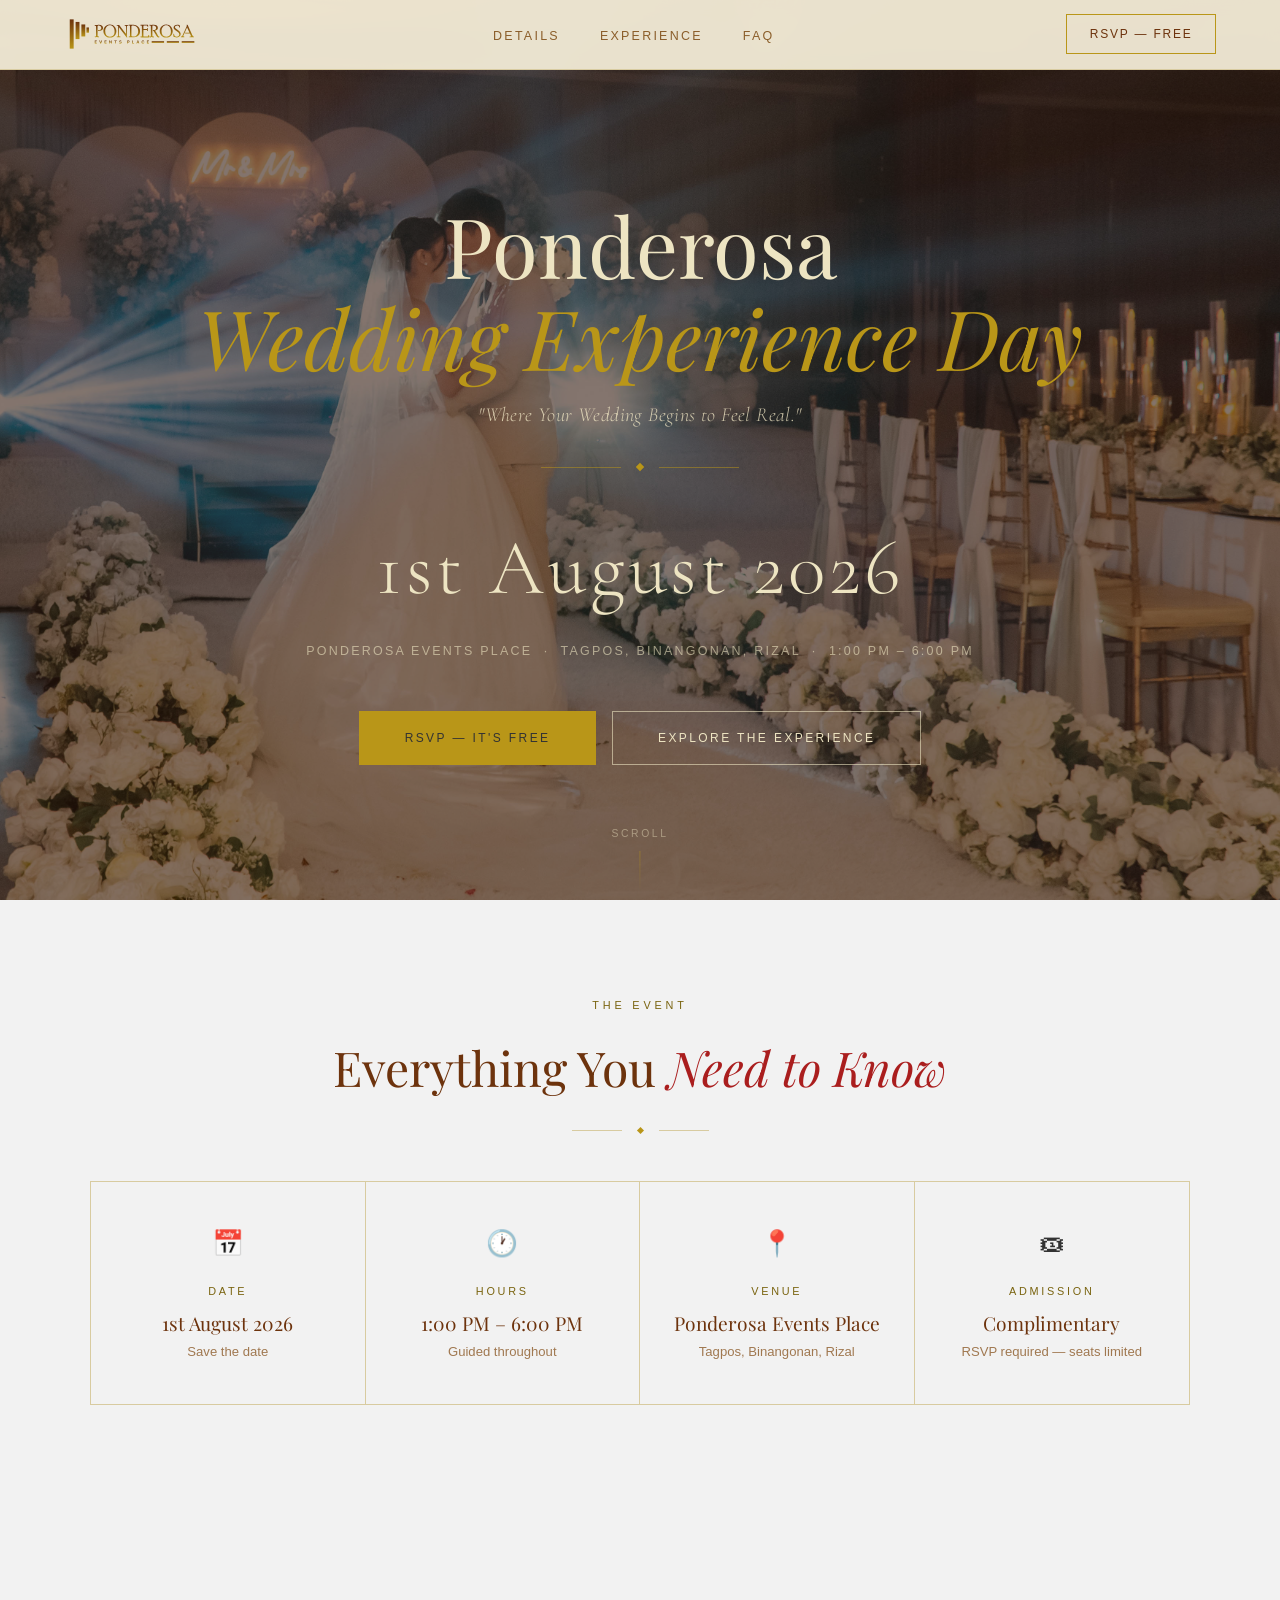
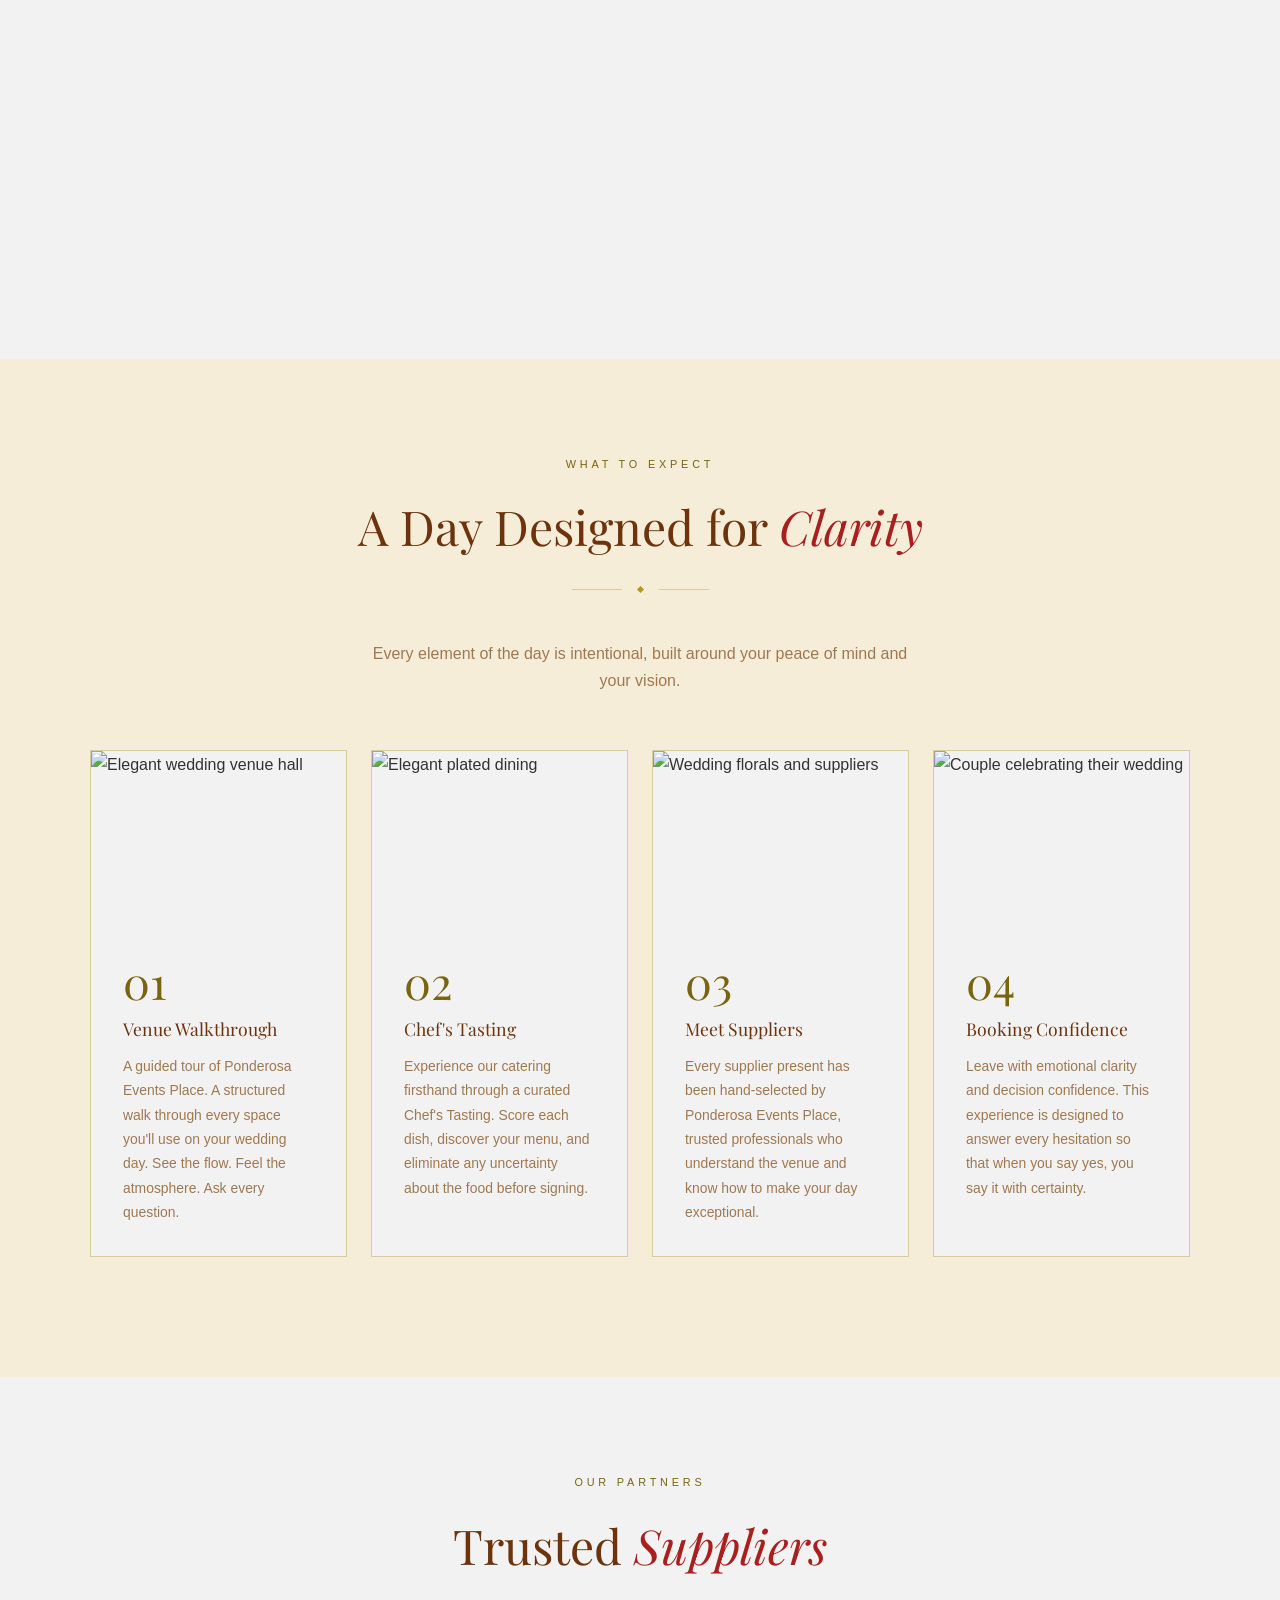
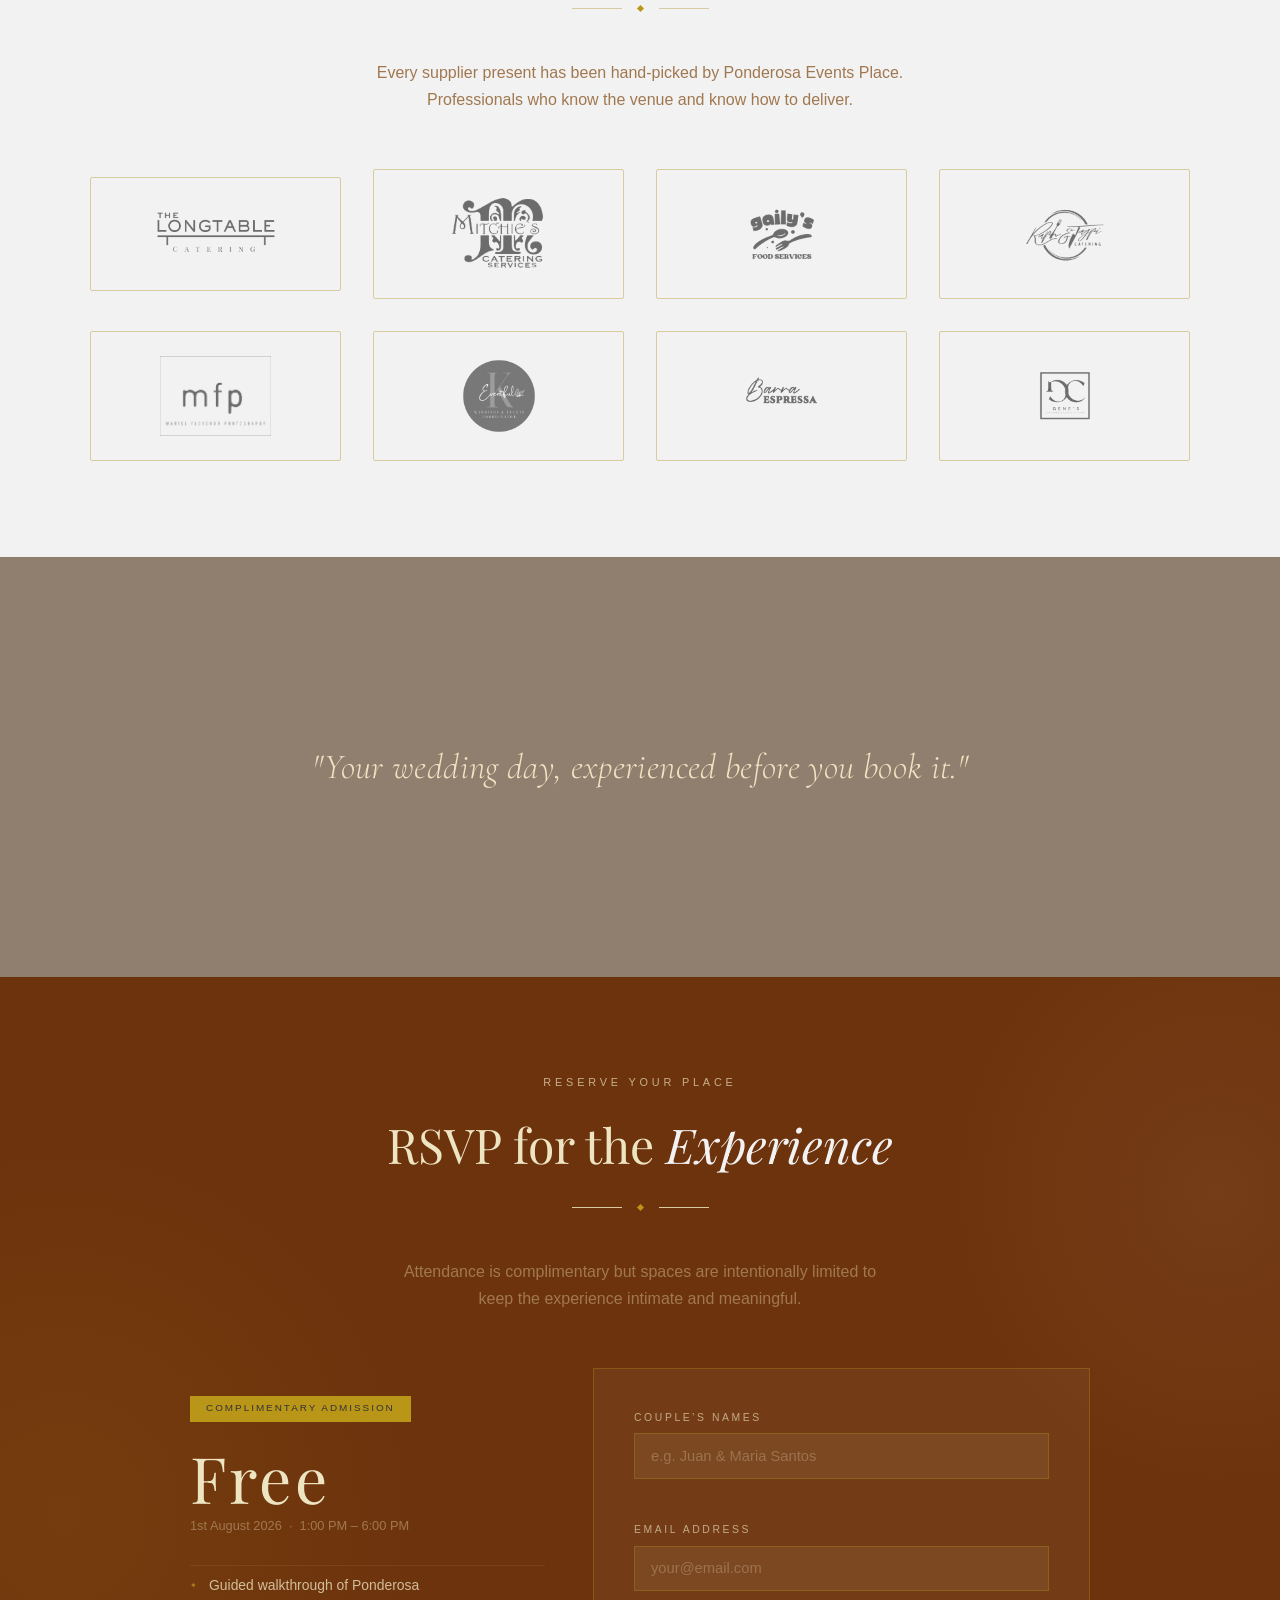
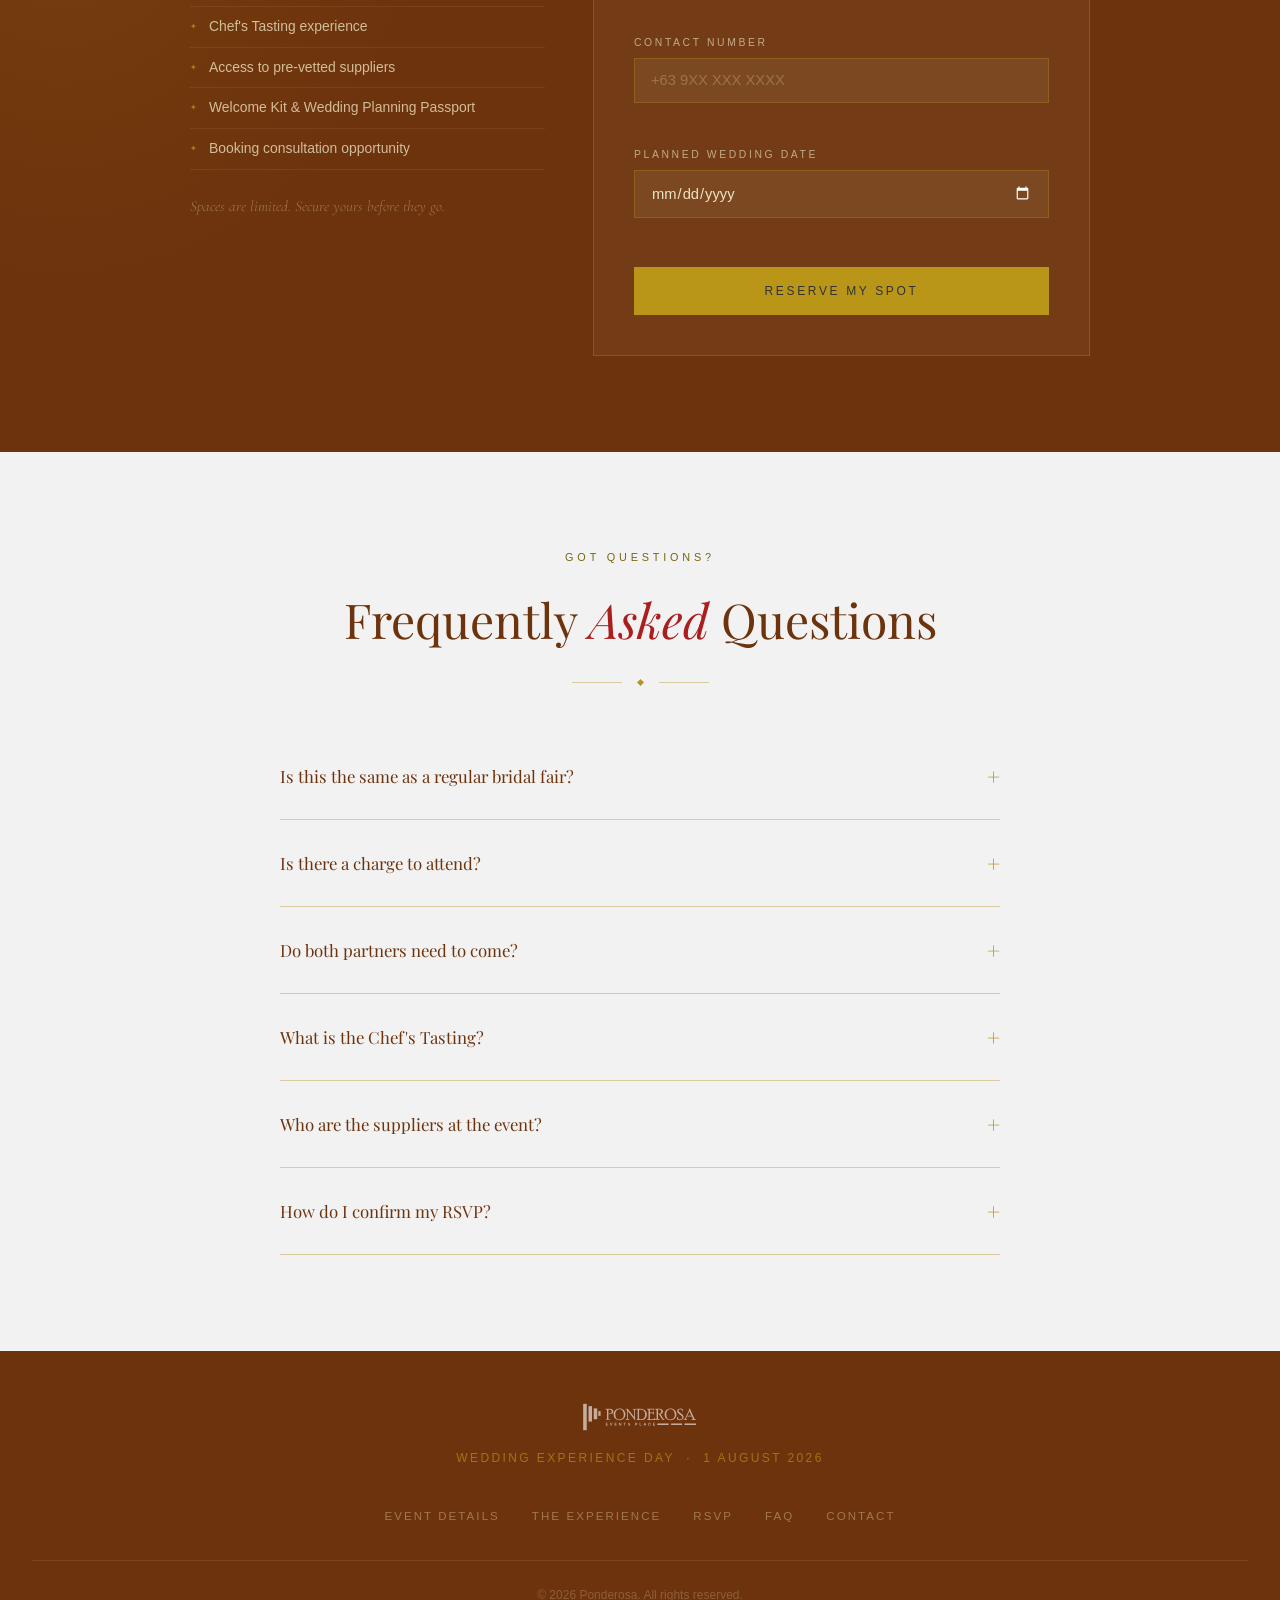
==== wedding-expereince-2026/index.html @ 3204096f "Added Wedding Experience" ====
<!DOCTYPE html>
<html lang="en">
<head>
  <meta charset="UTF-8" />
  <meta name="viewport" content="width=device-width, initial-scale=1.0" />
  <title>Ponderosa Wedding Experience Day</title>
  <link rel="icon" type="image/x-icon" href="assets/logo.ico" />
  <link rel="preconnect" href="https://fonts.googleapis.com" />
  <link rel="preconnect" href="https://fonts.gstatic.com" crossorigin />
  <link href="https://fonts.googleapis.com/css2?family=Playfair+Display:ital,wght@0,400;0,500;0,700;1,400;1,500&family=Cormorant+Garamond:wght@300;400;500&display=swap" rel="stylesheet" />
  <link rel="stylesheet" href="styles.css" />
  <style>
    .field-error { display: block; color: #b94040; font-size: 0.78rem; margin-top: 0.3rem; min-height: 1em; }
    .form-group.invalid input { border-color: #b94040; }
  </style>
</head>
<body>

  <!-- NAV -->
  <nav>
    <a class="nav-logo" href="#">
      <img src="assets/logo-Full-Color.svg" alt="Ponderosa" />
    </a>
    <ul class="nav-links">
      <li><a href="#details">Details</a></li>
      <li><a href="#experience">Experience</a></li>
      <li><a href="#faq">FAQ</a></li>
    </ul>
    <a class="nav-cta" href="#rsvp">RSVP — Free</a>
  </nav>

  <!-- HERO -->
  <section class="hero" id="home">
    <div class="hero-content">
      <h1>Ponderosa<em>Wedding Experience Day</em></h1>
      <p class="hero-tagline">"Where Your Wedding Begins to Feel Real."</p>
      <div class="hero-divider">
        <span></span>
        <div class="diamond"></div>
        <span></span>
      </div>
      <p class="hero-date">1st August 2026</p>
      <p class="hero-venue">Ponderosa Events Place &nbsp;·&nbsp; Tagpos, Binangonan, Rizal &nbsp;·&nbsp; 1:00 PM – 6:00 PM</p>
      <div class="hero-btns">
        <a class="btn-primary" href="#rsvp">RSVP — It's Free</a>
        <a class="btn-secondary" href="#experience">Explore the Experience</a>
      </div>
    </div>
    <div class="hero-scroll">
      <span>Scroll</span>
      <div class="scroll-line"></div>
    </div>
  </section>

  <!-- EVENT DETAILS -->
  <section id="details">
    <div class="section-inner">
      <p class="section-label">The Event</p>
      <h2 class="section-title">Everything You <em>Need to Know</em></h2>
      <div class="ornament-line"><span></span><div class="dot"></div><span></span></div>
      <div class="details-grid">
        <div class="detail-card">
          <span class="detail-icon">📅</span>
          <p class="detail-label">Date</p>
          <p class="detail-value">1st August 2026</p>
          <p class="detail-sub">Save the date</p>
        </div>
        <div class="detail-card">
          <span class="detail-icon">🕐</span>
          <p class="detail-label">Hours</p>
          <p class="detail-value">1:00 PM – 6:00 PM</p>
          <p class="detail-sub">Guided throughout</p>
        </div>
        <div class="detail-card">
          <span class="detail-icon">📍</span>
          <p class="detail-label">Venue</p>
          <p class="detail-value">Ponderosa Events Place</p>
          <p class="detail-sub">Tagpos, Binangonan, Rizal</p>
        </div>
        <div class="detail-card">
          <span class="detail-icon">🎟</span>
          <p class="detail-label">Admission</p>
          <p class="detail-value">Complimentary</p>
          <p class="detail-sub">RSVP required — seats limited</p>
        </div>
      </div>
    </div>
    <div class="section-inner">
     <iframe src="https://www.google.com/maps/embed?pb=!1m18!1m12!1m3!1d3862.6474957353803!2d121.16884010000001!3d14.504914299999998!2m3!1f0!2f0!3f0!3m2!1i1024!2i768!4f13.1!3m3!1m2!1s0x3397c3f70cc0ec39%3A0x8ef54ec376171ee!2sPonderosa%20Events%20Place!5e0!3m2!1sen!2sph!4v1781411343507!5m2!1sen!2sph" width="100%" height="450" style="border:0;" allowfullscreen="" loading="lazy" referrerpolicy="no-referrer-when-downgrade"></iframe>
    </div>
  </section>
<!--Location Map-->

  <!-- EXPERIENCE -->
  <section id="experience">
    <div class="section-inner">
      <p class="section-label">What to Expect</p>
      <h2 class="section-title">A Day Designed for <em>Clarity</em></h2>
      <div class="ornament-line"><span></span><div class="dot"></div><span></span></div>
      <p class="section-subtitle">Every element of the day is intentional, built around your peace of mind and your vision.</p>
      <div class="experience-grid">

        <div class="experience-card">
          <figure class="card-photo">
            <img
              src="https://images.unsplash.com/photo-1519225421980-715cb0215aed?auto=format&fit=crop&w=800&q=80"
              alt="Elegant wedding venue hall" loading="lazy" />
          </figure>
          <p class="experience-num">01</p>
          <p class="experience-title">Venue Walkthrough</p>
          <p class="experience-desc">A guided tour of Ponderosa Events Place. A structured walk through every space you'll use on your wedding day. See the flow. Feel the atmosphere. Ask every question.</p>
        </div>

        <div class="experience-card">
          <figure class="card-photo">
            <img
              src="https://images.unsplash.com/photo-1414235077428-338989a2e8c0?auto=format&fit=crop&w=800&q=80"
              alt="Elegant plated dining" loading="lazy" />
          </figure>
          <p class="experience-num">02</p>
          <p class="experience-title">Chef's Tasting</p>
          <p class="experience-desc">Experience our catering firsthand through a curated Chef's Tasting. Score each dish, discover your menu, and eliminate any uncertainty about the food before signing.</p>
        </div>

        <div class="experience-card">
          <figure class="card-photo">
            <img
              src="https://images.unsplash.com/photo-1522673607200-164d1b6ce486?auto=format&fit=crop&w=800&q=80"
              alt="Wedding florals and suppliers" loading="lazy" />
          </figure>
          <p class="experience-num">03</p>
          <p class="experience-title">Meet Suppliers</p>
          <p class="experience-desc">Every supplier present has been hand-selected by Ponderosa Events Place, trusted professionals who understand the venue and know how to make your day exceptional.</p>
        </div>

        <div class="experience-card">
          <figure class="card-photo">
            <img
              src="https://images.unsplash.com/photo-1516589178581-6cd7833ae3b2?auto=format&fit=crop&w=800&q=80"
              alt="Couple celebrating their wedding" loading="lazy" />
          </figure>
          <p class="experience-num">04</p>
          <p class="experience-title">Booking Confidence</p>
          <p class="experience-desc">Leave with emotional clarity and decision confidence. This experience is designed to answer every hesitation so that when you say yes, you say it with certainty.</p>
        </div>

      </div>
    
    </div>
  </section>

  <!-- PARTNERS -->
  <section id="partners">
    <div class="section-inner">
      <p class="section-label">Our Partners</p>
      <h2 class="section-title">Trusted <em>Suppliers</em></h2>
      <div class="ornament-line"><span></span><div class="dot"></div><span></span></div>
      <p class="section-subtitle">Every supplier present has been hand-picked by Ponderosa Events Place. Professionals who know the venue and know how to deliver.</p>
      <div class="partners-grid">
        <div class="partner-logo"><img src="assets/partners/tlt.png" alt="TLT" /></div>
        <div class="partner-logo"><img src="assets/partners/mitchies.png" alt="Mitchie's" /></div>
        <div class="partner-logo"><img src="assets/partners/gailys.png" alt="Gaily's" /></div>
        <div class="partner-logo"><img src="assets/partners/raph.png" alt="Raph" /></div>
        <div class="partner-logo"><img src="assets/partners/mfp.png" alt="MFP" /></div>
        <div class="partner-logo"><img src="assets/partners/otd-coor.png" alt="OTD Coordinator" style="filter:none;" /></div>
        <div class="partner-logo"><img src="assets/partners/barra.png" alt="Barra" /></div>
        <div class="partner-logo"><img src="assets/partners/gene.png" alt="Gene's Catering" /></div>
      </div>
    </div>
  </section>

  <!-- MOOD BANNER -->
  <div class="mood-banner">
    <div class="mood-overlay">
      <p class="mood-quote">"Your wedding day, experienced before you book it."</p>
    </div>
  </div>

  <!-- RSVP -->
  <section id="rsvp">
    <div class="section-inner">
      <p class="section-label">Reserve Your Place</p>
      <h2 class="section-title">RSVP for the <em>Experience</em></h2>
      <div class="ornament-line"><span></span><div class="dot"></div><span></span></div>
      <p class="section-subtitle">Attendance is complimentary but spaces are intentionally limited to keep the experience intimate and meaningful.</p>

      <div class="rsvp-layout">

        <!-- Summary -->
        <div class="rsvp-summary">
          <div class="rsvp-badge">Complimentary Admission</div>
          <p class="rsvp-price">Free</p>
          <p class="rsvp-per">1st August 2026 &nbsp;·&nbsp; 1:00 PM – 6:00 PM</p>
          <ul class="rsvp-features">
            <li>Guided walkthrough of Ponderosa</li>
            <li>Chef's Tasting experience</li>
            <li>Access to pre-vetted suppliers</li>
            <li>Welcome Kit &amp; Wedding Planning Passport</li>
            <li>Booking consultation opportunity</li>
          </ul>
          <p class="rsvp-note">Spaces are limited. Secure yours before they go.</p>
        </div>

        <!-- Form -->
        <div class="rsvp-form-wrapper">
          <!-- Replace action="#" with your form endpoint, e.g. Formspree or Netlify Forms -->
          <form id="rsvp-form" class="rsvp-form" action="#" novalidate>
            <div class="form-row">
              <div class="form-group" id="group-couple-name">
                <label for="couple-name">Couple's Names</label>
                <input
                  type="text"
                  id="couple-name"
                  name="couple-name"
                  placeholder="e.g. Juan &amp; Maria Santos"
                  required />
                <span class="field-error" id="error-couple-name"></span>
              </div>
            </div>
            <div class="form-row">
              <div class="form-group" id="group-email">
                <label for="email">Email Address</label>
                <input
                  type="email"
                  id="email"
                  name="email"
                  placeholder="your@email.com"
                  required />
                <span class="field-error" id="error-email"></span>
              </div>
            </div>
            <div class="form-row">
              <div class="form-group" id="group-contact">
                <label for="contact">Contact Number</label>
                <input
                  type="tel"
                  id="contact"
                  name="contact"
                  placeholder="+63 9XX XXX XXXX"
                  required />
                <span class="field-error" id="error-contact"></span>
              </div>
            </div>
            <div class="form-row">
              <div class="form-group" id="group-wedding-date">
                <label for="wedding-date">Planned Wedding Date</label>
                <input
                  type="date"
                  id="wedding-date"
                  name="wedding-date"
                  required />
                <span class="field-error" id="error-wedding-date"></span>
              </div>
            </div>
            <button type="submit" class="btn-rsvp">Reserve My Spot</button>
          </form>

          <!-- Success state — shown after form submission -->
          <div id="rsvp-success" class="rsvp-success" hidden>
            <div class="success-ornament">✦</div>
            <h3 class="success-title">You're on the list.</h3>
            <p class="success-body">We'll confirm your spot via email shortly.<br>See you on August 1st at Ponderosa.</p>
          </div>
        </div>

      </div>
    </div>
  </section>

  <!-- FAQ -->
  <section id="faq">
    <div class="section-inner">
      <p class="section-label">Got Questions?</p>
      <h2 class="section-title">Frequently <em>Asked</em> Questions</h2>
      <div class="ornament-line"><span></span><div class="dot"></div><span></span></div>
      <div class="faq-list">

        <details class="faq-item">
          <summary class="faq-question">Is this the same as a regular bridal fair?</summary>
          <p class="faq-answer">Not at all. The Ponderosa Wedding Experience Day is a guided, curated event and not an open fair with hundreds of vendors and no structure. Every element of the day is designed with a specific purpose: to help you visualize your wedding at Ponderosa, evaluate the catering, meet trusted suppliers, and feel genuinely ready to make a decision.</p>
        </details>

        <details class="faq-item">
          <summary class="faq-question">Is there a charge to attend?</summary>
          <p class="faq-answer">No, attendance is completely FREE. However, because the experience is curated and intentionally intimate, spots are limited and an RSVP is required. We ask that you reserve your place only if you are genuinely considering Ponderosa for your wedding.</p>
        </details>

        <details class="faq-item">
          <summary class="faq-question">Do both partners need to come?</summary>
          <p class="faq-answer">We strongly encourage both partners to attend. The experience is designed around couple decision-making: from the Planning Passport to the Chef's Tasting and the supplier conversations. You'll get far more from the day together than apart.</p>
        </details>

        <details class="faq-item">
          <summary class="faq-question">What is the Chef's Tasting?</summary>
          <p class="faq-answer">The Chef's Tasting is a curated food experience led by our culinary team. You'll sample a selection of dishes from our wedding menu so you can evaluate the quality and style of the catering firsthand. Your Planning Passport includes a menu scoring page to help you record your impressions and compare dishes.</p>
        </details>

        <details class="faq-item">
          <summary class="faq-question">Who are the suppliers at the event?</summary>
          <p class="faq-answer">Every supplier present has been pre-vetted and selected by Ponderosa. These are professionals who know the venue, understand its aesthetic, and have the experience to deliver on your day. You won't find strangers pitching at a booth, you'll meet trusted partners already aligned with the Ponderosa experience.</p>
        </details>

        <details class="faq-item">
          <summary class="faq-question">How do I confirm my RSVP?</summary>
          <p class="faq-answer">Fill out the RSVP form on this page. We'll send a confirmation to your email within 24 hours. Spaces are limited, so we recommend securing yours early.</p>
        </details>

      </div>
    </div>
  </section>

  <!-- FOOTER -->
  <footer>
    <div class="footer-logo">
      <img src="assets/logo-Full-Color.svg" alt="Ponderosa" />
    </div>
    <p class="footer-tagline">Wedding Experience Day &nbsp;·&nbsp; 1 August 2026</p>
    <ul class="footer-links">
      <li><a href="#details">Event Details</a></li>
      <li><a href="#experience">The Experience</a></li>
      <li><a href="#rsvp">RSVP</a></li>
      <li><a href="#faq">FAQ</a></li>
      <li><a href="mailto:events@ponderosa.com">Contact</a></li>
    </ul>
    <p class="footer-copy">&copy; 2026 Ponderosa. All rights reserved.</p>
  </footer>

  <script>
    // Shrink nav on scroll
    const nav = document.querySelector('nav');
    window.addEventListener('scroll', () => {
      nav.style.padding = window.scrollY > 60 ? '0.6rem 4rem' : '0.9rem 4rem';
    }, { passive: true });

    const form = document.getElementById('rsvp-form');
    const success = document.getElementById('rsvp-success');

    function setError(groupId, errorId, message) {
      document.getElementById(groupId).classList.toggle('invalid', !!message);
      document.getElementById(errorId).textContent = message;
    }

    function validateForm() {
      let valid = true;

      const coupleName = document.getElementById('couple-name').value.trim();
      if (!coupleName) {
        setError('group-couple-name', 'error-couple-name', 'Please enter the couple\'s names.');
        valid = false;
      } else {
        setError('group-couple-name', 'error-couple-name', '');
      }

      const email = document.getElementById('email').value.trim();
      const emailRegex = /^[^\s@]+@[^\s@]+\.[^\s@]+$/;
      if (!email) {
        setError('group-email', 'error-email', 'Please enter an email address.');
        valid = false;
      } else if (!emailRegex.test(email)) {
        setError('group-email', 'error-email', 'Please enter a valid email address.');
        valid = false;
      } else {
        setError('group-email', 'error-email', '');
      }

      const contact = document.getElementById('contact').value.trim();
      const contactNorm = contact.replace(/[\s\-\(\)]/g, '');
      const contactRegex = /^(\+63|0)?9\d{9}$/;
      if (!contact) {
        setError('group-contact', 'error-contact', 'Please enter a contact number.');
        valid = false;
      } else if (!contactRegex.test(contactNorm)) {
        setError('group-contact', 'error-contact', 'Please enter a valid PH mobile number (e.g. +63 9XX XXX XXXX or 09XXXXXXXXX).');
        valid = false;
      } else {
        setError('group-contact', 'error-contact', '');
      }

      const weddingDate = document.getElementById('wedding-date').value;
      if (!weddingDate) {
        setError('group-wedding-date', 'error-wedding-date', 'Please enter your planned wedding date.');
        valid = false;
      } else {
        setError('group-wedding-date', 'error-wedding-date', '');
      }

      return valid;
    }

    if (form && success) {
      form.addEventListener('submit', function (e) {
        e.preventDefault();
        if (!validateForm()) return;

        const weddingDateRaw = document.getElementById('wedding-date').value;
        const formData = new FormData();
        formData.append('entry.144286290', document.getElementById('couple-name').value.trim());
        formData.append('entry.399382420', document.getElementById('email').value.trim());
        formData.append('entry.1526034506', document.getElementById('contact').value.trim());

        const [year, month, day] = weddingDateRaw.split('-');
        formData.append('entry.250642557_year', year);
        formData.append('entry.250642557_month', parseInt(month, 10).toString());
        formData.append('entry.250642557_day', parseInt(day, 10).toString());

        fetch('https://docs.google.com/forms/d/e/1FAIpQLSdkvf1CDH6G46ZwJA20vZWBZLDmaaL5a8SVxwDjJv2eoOKgZw/formResponse', {
          method: 'POST',
          mode: 'no-cors',
          body: formData
        });

        form.hidden = true;
        success.hidden = false;
      });
    }
  </script>

</body>
</html>
---- wedding-expereince-2026/styles.css ----
/* ==========================================================================
   PONDEROSA WEDDING EXPERIENCE DAY — Stylesheet
   ==========================================================================

   TABLE OF CONTENTS
   1.  CSS Variables (Brand Colours & Tokens)
   2.  Reset & Base
   3.  Navigation
   4.  Hero
   5.  Shared Section Styles
   6.  Event Details
   7.  Experience + Card Photos
   8.  Mood Banner
   9.  RSVP + Form
   10. FAQ
   11. Footer
   12. Animations
   13. Responsive Breakpoints
       — Laptop  (max-width: 900px)
       — Tablet  (max-width: 768px)
       — Mobile  (max-width: 480px)

========================================================================== */


/* ==========================================================================
   1. CSS VARIABLES
   --------------------------------------------------------------------------
   Brand palette — Ponderosa Brand Style Guide
   Primary:   --brown  #6D330D  ·  --gold   #B99618
   Secondary: --beige  #EDE4C2  ·  --red    #AA1E1E
   Neutral:   --black  #333333  ·  --white  #F2F2F2

   Contrast notes (WCAG AA: 4.5:1 body text, 3:1 large text)
   · --brown  on --white:       8.7:1  ✓ AAA
   · --black  on --white:      11.4:1  ✓ AAA
   · --gold   on --white:       2.4:1  ✗ decorative / large text only
   · --gold   on --brown:       3.6:1  ✓ large text AA
   · --red    on --white:       6.2:1  ✓ AA
   · --beige  on --brown:      ~8.0:1  ✓ AAA
   · --gold-dark on --white: ~4.6:1   ✓ AA (small gold text)

   Typography — Brand specifies:
   · Heading: Poor Richard  (not on Google Fonts — Playfair Display used as substitute)
   · Body:    SF Pro Display (Apple system font — falls back via system-ui stack)
========================================================================== */

:root {
  /* ── Brand Core Colours ─────────────────────────────── */
  --brown:        #6D330D;
  --gold:         #B99618;
  --beige:        #EDE4C2;
  --red:          #AA1E1E;
  --black:        #333333;
  --white:        #F2F2F2;

  /* ── Derived / Extended Palette ─────────────────────── */
  --cream:        #F5EDD8;
  --gold-dark:    #7A6410;   /* AA-compliant for small text on light bg */
  --gold-light:   #EDE4C2;   /* alias for --beige */
  --brown-mid:    #8B5E2A;
  --brown-light:  #A07850;
  --border:       #D8CBA0;
  --warm-white:   #F2F2F2;

  /* ── Typography ─────────────────────────────────────── */
  --font-serif:   'Playfair Display', serif;
  --font-alt:     'Cormorant Garamond', serif;
  --font-body:    -apple-system, BlinkMacSystemFont, 'SF Pro Display',
                  'Helvetica Neue', Arial, sans-serif;

  /* ── Layout ─────────────────────────────────────────── */
  --max-width:              1100px;
  --section-padding:        6rem 2rem;
  --section-padding-mobile: 4rem 1.2rem;

  /* ── Motion ─────────────────────────────────────────── */
  --transition-fast: 0.2s ease;
  --transition-mid:  0.25s ease;
}


/* ==========================================================================
   2. RESET & BASE
========================================================================== */

*,
*::before,
*::after {
  box-sizing: border-box;
  margin: 0;
  padding: 0;
}

html {
  scroll-behavior: smooth;
}

body {
  background: var(--cream);
  color: var(--black);
  font-family: var(--font-body);
  font-weight: 300;
  line-height: 1.7;
}


/* ==========================================================================
   3. NAVIGATION
========================================================================== */

nav {
  position: fixed;
  top: 0;
  left: 0;
  right: 0;
  z-index: 100;
  display: flex;
  align-items: center;
  justify-content: space-between;
  padding: 0.9rem 4rem;
  background: rgba(245, 237, 216, 0.94);
  backdrop-filter: blur(8px);
  border-bottom: 1px solid var(--border);
  transition: padding var(--transition-fast);
}

.nav-logo {
  display: block;
  text-decoration: none;
  line-height: 0;
}

.nav-logo img {
  height: 40px;
  width: auto;
  display: block;
}

.nav-links {
  display: flex;
  gap: 2.5rem;
  list-style: none;
}

.nav-links a {
  font-family: var(--font-body);
  font-size: 0.78rem;
  letter-spacing: 0.18em;
  text-transform: uppercase;
  color: var(--brown-mid);
  text-decoration: none;
  transition: color var(--transition-fast);
}

.nav-links a:hover {
  color: var(--brown);
}

.nav-cta {
  font-family: var(--font-body);
  font-size: 0.75rem;
  letter-spacing: 0.15em;
  text-transform: uppercase;
  padding: 0.55rem 1.4rem;
  border: 1px solid var(--gold);
  color: var(--brown);
  text-decoration: none;
  transition: background var(--transition-fast), color var(--transition-fast),
              border-color var(--transition-fast);
}

.nav-cta:hover {
  background: var(--brown);
  border-color: var(--brown);
  color: var(--white);
}


/* ==========================================================================
   4. HERO
   --------------------------------------------------------------------------
   Background: Unsplash photo with warm dark overlay.
   All text is set to light values (beige/white/gold) for contrast over photo.
   Photo credit: Unsplash — photo-1469371670807-013ccf25f16a
========================================================================== */

.hero {
  min-height: 100vh;
  display: flex;
  flex-direction: column;
  align-items: center;
  justify-content: center;
  text-align: center;
  padding: 0 2rem;
  position: relative;
  overflow: hidden;
  background:
    url('assets/ZVE05534.jpg')
    center / cover no-repeat;
}

/* Dark warm overlay so text is readable over the photo */
.hero::before {
  content: '';
  position: absolute;
  inset: 0;
  background: rgba(44, 18, 6, 0.58);
}

.hero-content {
  position: relative;
  z-index: 1;
  padding: 8rem 1rem 4rem;
}

.hero-ornament {
  font-size: 1.4rem;
  letter-spacing: 0.4em;
  color: var(--gold);
  margin-bottom: 1.5rem;
  opacity: 0.9;
}

.hero-eyebrow {
  font-family: var(--font-body);
  font-size: 0.72rem;
  letter-spacing: 0.3em;
  text-transform: uppercase;
  color: var(--beige);
  opacity: 0.75;
  margin-bottom: 1.5rem;
}

.hero h1 {
  font-family: var(--font-serif);
  font-size: clamp(2.6rem, 7vw, 5.2rem);
  font-weight: 400;
  line-height: 1.1;
  color: var(--beige);
  margin-bottom: 0.3rem;
}

.hero h1 em {
  display: block;
  font-style: italic;
  color: var(--gold);       /* gold on dark → 3.6:1, large heading ✓ */
}

.hero-tagline {
  font-family: var(--font-alt);
  font-size: 1.25rem;
  font-style: italic;
  color: rgba(237, 228, 194, 0.8);
  margin-top: 1rem;
  letter-spacing: 0.02em;
}

.hero-divider {
  display: flex;
  align-items: center;
  gap: 1rem;
  margin: 2rem auto;
  width: fit-content;
}

.hero-divider span {
  display: block;
  width: 80px;
  height: 1px;
  background: var(--gold);
  opacity: 0.5;
}

.hero-divider .diamond {
  width: 6px;
  height: 6px;
  background: var(--gold);
  transform: rotate(45deg);
  flex-shrink: 0;
}

.hero-date {
  font-family: var(--font-alt);
  font-size: calc(4vw + 1vh + 2vmin);
  color: var(--beige);
  letter-spacing: 0.05em;
  margin-bottom: 0.4rem;
}

.hero-venue {
  font-family: var(--font-body);
  font-size: 0.78rem;
  letter-spacing: 0.18em;
  text-transform: uppercase;
  color: rgba(237, 228, 194, 0.6);
  margin-bottom: 3rem;
}

/* ── Hero Buttons ── */

.hero-btns {
  display: flex;
  gap: 1rem;
  justify-content: center;
  flex-wrap: wrap;
}

.btn-primary {
  display: inline-block;
  font-family: var(--font-body);
  font-size: 0.75rem;
  letter-spacing: 0.2em;
  text-transform: uppercase;
  padding: 1rem 2.8rem;
  background: var(--gold);
  color: var(--black);        /* dark text on gold → 4.8:1 ✓ AA */
  text-decoration: none;
  border: 1px solid var(--gold);
  transition: background var(--transition-fast), border-color var(--transition-fast),
              color var(--transition-fast), transform var(--transition-fast);
}

.btn-primary:hover {
  background: var(--beige);
  border-color: var(--beige);
  color: var(--brown);
  transform: translateY(-1px);
}

.btn-secondary {
  display: inline-block;
  font-family: var(--font-body);
  font-size: 0.75rem;
  letter-spacing: 0.2em;
  text-transform: uppercase;
  padding: 1rem 2.8rem;
  background: transparent;
  color: var(--beige);        /* light text for dark hero bg */
  text-decoration: none;
  border: 1px solid rgba(237, 228, 194, 0.6);
  transition: background var(--transition-fast), color var(--transition-fast),
              border-color var(--transition-fast), transform var(--transition-fast);
}

.btn-secondary:hover {
  background: rgba(237, 228, 194, 0.15);
  border-color: var(--beige);
  transform: translateY(-1px);
}

/* ── Scroll indicator ── */

.hero-scroll {
  position: absolute;
  bottom: 1vh;
  left: 50%;
  transform: translateX(-50%);
  z-index: 1;
  display: flex;
  flex-direction: column;
  align-items: center;
  gap: 0.5rem;
  opacity: 0.45;
}

.hero-scroll span {
  font-family: var(--font-body);
  font-size: 0.65rem;
  letter-spacing: 0.25em;
  text-transform: uppercase;
  color: var(--beige);
}

.scroll-line {
  width: 1px;
  height: 40px;
  background: linear-gradient(to bottom, var(--gold), transparent);
  animation: scrollPulse 2s ease-in-out infinite;
}


/* ==========================================================================
   5. SHARED SECTION STYLES
========================================================================== */

section {
  padding: var(--section-padding);
}

.section-inner {
  max-width: var(--max-width);
  margin: 0 auto;
}

.section-label {
  font-family: var(--font-body);
  font-size: 0.68rem;
  letter-spacing: 0.35em;
  text-transform: uppercase;
  color: var(--gold-dark);    /* darkened gold → 4.6:1 on cream ✓ AA */
  margin-bottom: 0.8rem;
  text-align: center;
}

.section-title {
  font-family: var(--font-serif);
  font-size: clamp(2rem, 4vw, 3rem);
  font-weight: 400;
  text-align: center;
  color: var(--brown);
  margin-bottom: 1rem;
}

.section-title em {
  font-style: italic;
  color: var(--red);          /* brand red → 6.2:1 on white ✓ AA */
}

.section-subtitle {
  text-align: center;
  color: var(--brown-light);
  font-size: 1rem;
  max-width: 540px;
  margin: 0 auto 3.5rem;
}

.ornament-line {
  display: flex;
  align-items: center;
  gap: 1rem;
  margin: 1.2rem auto 3rem;
  width: fit-content;
}

.ornament-line span {
  display: block;
  width: 50px;
  height: 1px;
  background: var(--border);
}

.ornament-line .dot {
  width: 5px;
  height: 5px;
  background: var(--gold);
  transform: rotate(45deg);
}


/* ==========================================================================
   6. EVENT DETAILS
========================================================================== */

#details {
  background: var(--white);
}

.details-grid {
  display: grid;
  grid-template-columns: repeat(4, 1fr);
  border: 1px solid var(--border);
}

.detail-card {
  padding: 2.5rem 2rem;
  text-align: center;
  background: var(--white);
  border-right: 1px solid var(--border);
  transition: background var(--transition-fast);
}

.detail-card:last-child {
  border-right: none;
}

.detail-card:hover {
  background: var(--cream);
}

.detail-icon {
  font-size: 1.6rem;
  margin-bottom: 1rem;
  display: block;
}

.detail-label {
  font-family: var(--font-body);
  font-size: 0.68rem;
  letter-spacing: 0.25em;
  text-transform: uppercase;
  color: var(--gold-dark);
  margin-bottom: 0.6rem;
}

.detail-value {
  font-family: var(--font-serif);
  font-size: 1.2rem;
  color: var(--brown);
  line-height: 1.4;
}

.detail-sub {
  font-size: 0.82rem;
  color: var(--brown-light);
  margin-top: 0.3rem;
}


/* ==========================================================================
   7. EXPERIENCE + CARD PHOTOS
   --------------------------------------------------------------------------
   Card photos: images pull edge-to-edge across the card top, then text below.
   Unsplash photos credited per card.
========================================================================== */

#experience {
  background: var(--cream);
}

.experience-grid {
  display: grid;
  grid-template-columns: repeat(4, 1fr);
  gap: 1.5rem;
  margin-bottom: 1.5rem;
}

.experience-card {
  background: var(--white);
  border: 1px solid var(--border);
  overflow: hidden;
  transition: border-color var(--transition-fast), transform var(--transition-fast),
              box-shadow var(--transition-fast);
}

.experience-card:hover {
  border-color: var(--gold);
  transform: translateY(-4px);
  box-shadow: 0 16px 48px rgba(109, 51, 13, 0.10);
}

/* Photo thumbnail at top of each card */
.card-photo {
  display: block;
  margin: 0;
  height: 180px;
  overflow: hidden;
}

.card-photo img {
  width: 100%;
  height: 100%;
  object-fit: cover;
  transition: transform 0.4s ease;
  display: block;
}

.experience-card:hover .card-photo img {
  transform: scale(1.04);
}

/* Card text content */
.experience-card .experience-num,
.experience-card .experience-title,
.experience-card .experience-desc {
  padding-left: 2rem;
  padding-right: 2rem;
}

.experience-num {
  font-family: var(--font-serif);
  font-size: 2.8rem;
  color: var(--gold-dark);
  line-height: 1;
  padding-top: 1.8rem;
  margin-bottom: 0.6rem;
}

.experience-title {
  font-family: var(--font-serif);
  font-size: 1.1rem;
  color: var(--brown);
  margin-bottom: 0.6rem;
}

.experience-desc {
  font-size: 0.87rem;
  color: var(--brown-light);
  line-height: 1.75;
  padding-bottom: 2rem;
}

.experience-note {
  text-align: center;
  margin-top: 1rem;
  font-family: var(--font-alt);
  font-size: 1rem;
  font-style: italic;
  color: var(--brown-light);
}


/* ==========================================================================
   8. MOOD BANNER
   --------------------------------------------------------------------------
   Full-width parallax image break with centered pull quote.
   Photo credit: Unsplash — photo-1465495976277-4387d4b0b4c6
========================================================================== */


/* ==========================================================================
   PARTNERS
========================================================================== */

#partners {
  background: var(--white);
}

.partners-grid {
  display: grid;
  grid-template-columns: repeat(4, 1fr);
  gap: 2rem;
  margin-top: 3rem;
  align-items: center;
}

.partner-logo {
  display: flex;
  align-items: center;
  justify-content: center;
  padding: 1.5rem;
  border: 1px solid var(--border);
  border-radius: 2px;
  background: var(--white);
  transition: border-color var(--transition-fast), box-shadow var(--transition-fast);
}

.partner-logo:hover {
  border-color: var(--gold);
  box-shadow: 0 2px 12px rgba(0,0,0,0.06);
}

.partner-logo img {
  max-height: 80px;
  max-width: 140px;
  width: 100%;
  object-fit: contain;
  filter: grayscale(1) brightness(0);
  opacity: 0.55;
  transition: opacity var(--transition-fast), filter var(--transition-fast);
}

.partner-logo:hover img {
  opacity: 0.85;
  filter: grayscale(1) brightness(0.2);
}


.mood-banner {
  height: 420px;
  position: relative;
  overflow: hidden;
  background:
    url('https://images.unsplash.com/photo-1465495976277-4387d4b0b4c6?auto=format&fit=crop&w=1920&q=80')
    center / cover no-repeat fixed;
}

.mood-overlay {
  position: absolute;
  inset: 0;
  background: rgba(44, 18, 6, 0.50);
  display: flex;
  align-items: center;
  justify-content: center;
  padding: 2rem;
}

.mood-quote {
  font-family: var(--font-alt);
  font-style: italic;
  font-size: clamp(1.4rem, 3vw, 2.2rem);
  color: var(--beige);
  text-align: center;
  max-width: 680px;
  line-height: 1.55;
  letter-spacing: 0.01em;
}


/* ==========================================================================
   9. RSVP + FORM
========================================================================== */

#rsvp {
  background: var(--brown);
  position: relative;
  overflow: hidden;
}

#rsvp::before {
  content: '';
  position: absolute;
  inset: 0;
  background-image:
    radial-gradient(ellipse 40% 50% at 5% 50%,  rgba(185, 150, 24, 0.10) 0%, transparent 70%),
    radial-gradient(ellipse 30% 40% at 95% 20%, rgba(237, 228, 194, 0.06) 0%, transparent 70%);
  pointer-events: none;
}

#rsvp .section-label    { color: var(--beige); opacity: 0.7; }
#rsvp .section-title    { color: var(--beige); }
#rsvp .section-title em { color: var(--white); }
#rsvp .section-subtitle { color: var(--brown-light); max-width: 480px; }

/* ── Two-column layout ── */

.rsvp-layout {
  display: grid;
  grid-template-columns: 1fr 1.4fr;
  gap: 3rem;
  max-width: 900px;
  margin: 0 auto;
  position: relative;
}

/* ── Summary column ── */

.rsvp-summary {
  position: relative;
  padding-top: 1.5rem;
}

.rsvp-badge {
  display: inline-block;
  background: var(--gold);
  color: var(--black);
  font-family: var(--font-body);
  font-size: 0.62rem;
  letter-spacing: 0.2em;
  text-transform: uppercase;
  padding: 0.3rem 1rem;
  margin-bottom: 1.5rem;
}

.rsvp-price {
  font-family: var(--font-serif);
  font-size: 4rem;
  color: var(--beige);
  line-height: 1;
  margin-bottom: 0.3rem;
  letter-spacing: 0.05em;
}

.rsvp-per {
  font-size: 0.8rem;
  color: var(--brown-light);
  margin-bottom: 1.8rem;
}

.rsvp-features {
  list-style: none;
  margin-bottom: 1.5rem;
}

.rsvp-features li {
  font-size: 0.87rem;
  color: var(--beige);
  opacity: 0.78;
  padding: 0.5rem 0;
  border-bottom: 1px solid rgba(237, 228, 194, 0.1);
  display: flex;
  align-items: center;
  gap: 0.75rem;
}

.rsvp-features li:first-child {
  border-top: 1px solid rgba(237, 228, 194, 0.1);
}

.rsvp-features li::before {
  content: '✦';
  color: var(--gold);
  font-size: 0.5rem;
  flex-shrink: 0;
  opacity: 1;
}

.rsvp-note {
  font-family: var(--font-alt);
  font-size: 0.95rem;
  font-style: italic;
  color: rgba(237, 228, 194, 0.38);
}

/* ── Form column ── */

.rsvp-form-wrapper {
  background: rgba(237, 228, 194, 0.05);
  border: 1px solid rgba(185, 150, 24, 0.3);
  padding: 2.5rem;
}

.rsvp-form {
  display: flex;
  flex-direction: column;
  gap: 1.2rem;
}

.form-row {
  display: flex;
  flex-direction: column;
}

.form-group {
  display: flex;
  flex-direction: column;
  gap: 0.4rem;
}

.form-group label {
  font-family: var(--font-body);
  font-size: 0.65rem;
  letter-spacing: 0.25em;
  text-transform: uppercase;
  color: var(--beige);
  opacity: 0.65;
}

.form-group input {
  background: rgba(237, 228, 194, 0.07);
  border: 1px solid rgba(185, 150, 24, 0.3);
  color: var(--beige);
  padding: 0.85rem 1rem;
  font-family: var(--font-body);
  font-size: 0.92rem;
  width: 100%;
  outline: none;
  transition: border-color var(--transition-fast), background var(--transition-fast);
  -webkit-appearance: none;
  appearance: none;
  border-radius: 0;
}

.form-group input::placeholder {
  color: rgba(237, 228, 194, 0.28);
}

.form-group input:focus {
  border-color: var(--gold);
  background: rgba(237, 228, 194, 0.12);
}

/* Date input — force light text on dark bg in Chrome */
.form-group input[type="date"] {
  color-scheme: dark;
}

.btn-rsvp {
  display: block;
  width: 100%;
  font-family: var(--font-body);
  font-size: 0.75rem;
  letter-spacing: 0.22em;
  text-transform: uppercase;
  padding: 1rem 1.5rem;
  background: var(--gold);
  color: var(--black);        /* dark text on gold → 4.8:1 ✓ AA */
  text-align: center;
  text-decoration: none;
  border: 1px solid var(--gold);
  cursor: pointer;
  margin-top: 0.4rem;
  transition: background var(--transition-fast), color var(--transition-fast),
              border-color var(--transition-fast), transform var(--transition-fast);
}

.btn-rsvp:hover {
  background: var(--beige);
  border-color: var(--beige);
  color: var(--brown);
  transform: translateY(-1px);
}

/* ── Success state ── */

.rsvp-success {
  text-align: center;
  padding: 3rem 1rem;
}

.success-ornament {
  font-size: 2rem;
  color: var(--gold);
  margin-bottom: 1.2rem;
  display: block;
}

.success-title {
  font-family: var(--font-serif);
  font-size: 1.8rem;
  font-weight: 400;
  color: var(--beige);
  margin-bottom: 1rem;
}

.success-body {
  font-size: 0.95rem;
  color: var(--brown-light);
  line-height: 1.8;
}


/* ==========================================================================
   10. FAQ
========================================================================== */

#faq {
  background: var(--white);
}

.faq-list {
  max-width: 720px;
  margin: 0 auto;
}

.faq-item {
  border-bottom: 1px solid var(--border);
}

.faq-question {
  display: flex;
  align-items: center;
  justify-content: space-between;
  gap: 1rem;
  padding: 1.5rem 0;
  cursor: pointer;
  font-family: var(--font-serif);
  font-size: 1.05rem;
  color: var(--brown);
  list-style: none;
  transition: color var(--transition-fast);
}

.faq-question:hover {
  color: var(--red);
}

.faq-question::after {
  content: '+';
  font-size: 1.4rem;
  font-weight: 300;
  color: var(--gold);
  flex-shrink: 0;
  transition: transform var(--transition-mid);
}

details[open] .faq-question::after {
  transform: rotate(45deg);
}

.faq-answer {
  padding: 0 0 1.5rem;
  color: var(--brown-light);
  font-size: 0.92rem;
  line-height: 1.8;
  max-width: 620px;
}


/* ==========================================================================
   11. FOOTER
========================================================================== */

footer {
  background: var(--brown);
  text-align: center;
  padding: 3rem 2rem;
}

.footer-logo {
  margin-bottom: 0.8rem;
}

.footer-logo img {
  height: 36px;
  width: auto;
  display: block;
  margin: 0 auto;
  filter: brightness(0) invert(1) opacity(0.6);
}

.footer-tagline {
  font-family: var(--font-body);
  font-size: 0.75rem;
  letter-spacing: 0.2em;
  text-transform: uppercase;
  color: var(--gold);
  opacity: 0.65;
  margin-bottom: 2rem;
}

.footer-links {
  display: flex;
  justify-content: center;
  gap: 2rem;
  margin-bottom: 2rem;
  list-style: none;
  flex-wrap: wrap;
}

.footer-links a {
  font-family: var(--font-body);
  font-size: 0.72rem;
  letter-spacing: 0.18em;
  text-transform: uppercase;
  color: var(--brown-light);
  text-decoration: none;
  transition: color var(--transition-fast);
}

.footer-links a:hover {
  color: var(--gold);
}

.footer-copy {
  font-family: var(--font-body);
  font-size: 0.75rem;
  color: rgba(237, 228, 194, 0.25);
  border-top: 1px solid rgba(237, 228, 194, 0.1);
  padding-top: 1.5rem;
  margin-top: 1.5rem;
}


/* ==========================================================================
   12. ANIMATIONS
========================================================================== */

@keyframes scrollPulse {
  0%, 100% { opacity: 0.3; }
  50%       { opacity: 1;   }
}


/* ==========================================================================
   13. RESPONSIVE BREAKPOINTS
========================================================================== */

/* ── Laptop (≤ 900px) ──────────────────────────────────────────────────── */
@media (max-width: 900px) {

  /* Details: 2-column grid */
  .details-grid {
    grid-template-columns: repeat(2, 1fr);
  }
  .detail-card:nth-child(2) { border-right: none; }
  .detail-card:nth-child(1),
  .detail-card:nth-child(2) { border-bottom: 1px solid var(--border); }

  /* Experience: 2-column grid */
  .experience-grid {
    grid-template-columns: repeat(2, 1fr);
  }

  /* RSVP: stack columns */
  .rsvp-layout {
    grid-template-columns: 1fr;
    gap: 2rem;
  }

  /* Mood banner: disable fixed bg (Safari compatibility) */
  .mood-banner {
    background-attachment: scroll;
  }
}

/* ── Tablet (≤ 768px) ──────────────────────────────────────────────────── */
@media (max-width: 768px) {

  .partners-grid {
    grid-template-columns: repeat(2, 1fr);
  }

  section {
    padding: var(--section-padding-mobile);
  }

  nav {
    padding: 1rem 1.5rem;
  }

  .nav-links {
    display: none;
  }

  /* Details: single column */
  .details-grid {
    grid-template-columns: 1fr;
  }
  .detail-card {
    border-right: none;
    border-bottom: 1px solid var(--border);
  }
  .detail-card:last-child {
    border-bottom: none;
  }

  /* Experience: single column */
  .experience-grid {
    grid-template-columns: 1fr;
  }

  /* Mood banner: shorter on tablet */
  .mood-banner {
    height: 300px;
  }

  /* RSVP form: reduce padding */
  .rsvp-form-wrapper {
    padding: 1.8rem;
  }
}

/* ── Mobile (≤ 480px) ──────────────────────────────────────────────────── */
@media (max-width: 480px) {

  .partners-grid {
    grid-template-columns: repeat(2, 1fr);
    gap: 1rem;
  }

  .partner-logo {
    padding: 1rem;
  }

  nav {
    padding: 0.85rem 1.2rem;
  }
  .nav-logo img {
    height: 30px;
  }
  .nav-cta {
    font-size: 0.65rem;
    padding: 0.45rem 0.9rem;
  }

  .hero h1 {
    font-size: 2.2rem;
  }
  .hero-tagline {
    font-size: 1.05rem;
  }
  .hero-date {
    font-size: 1.1rem;
  }
  .hero-venue {
    font-size: 0.68rem;
  }
  .btn-primary,
  .btn-secondary {
    padding: 0.85rem 1.8rem;
    font-size: 0.7rem;
  }

  .mood-banner {
    height: 240px;
  }
  .mood-quote {
    font-size: 1.2rem;
  }

  .rsvp-price {
    font-size: 3rem;
  }
  .rsvp-form-wrapper {
    padding: 1.5rem 1.2rem;
  }

  .footer-logo img {
    height: 28px;
  }
}
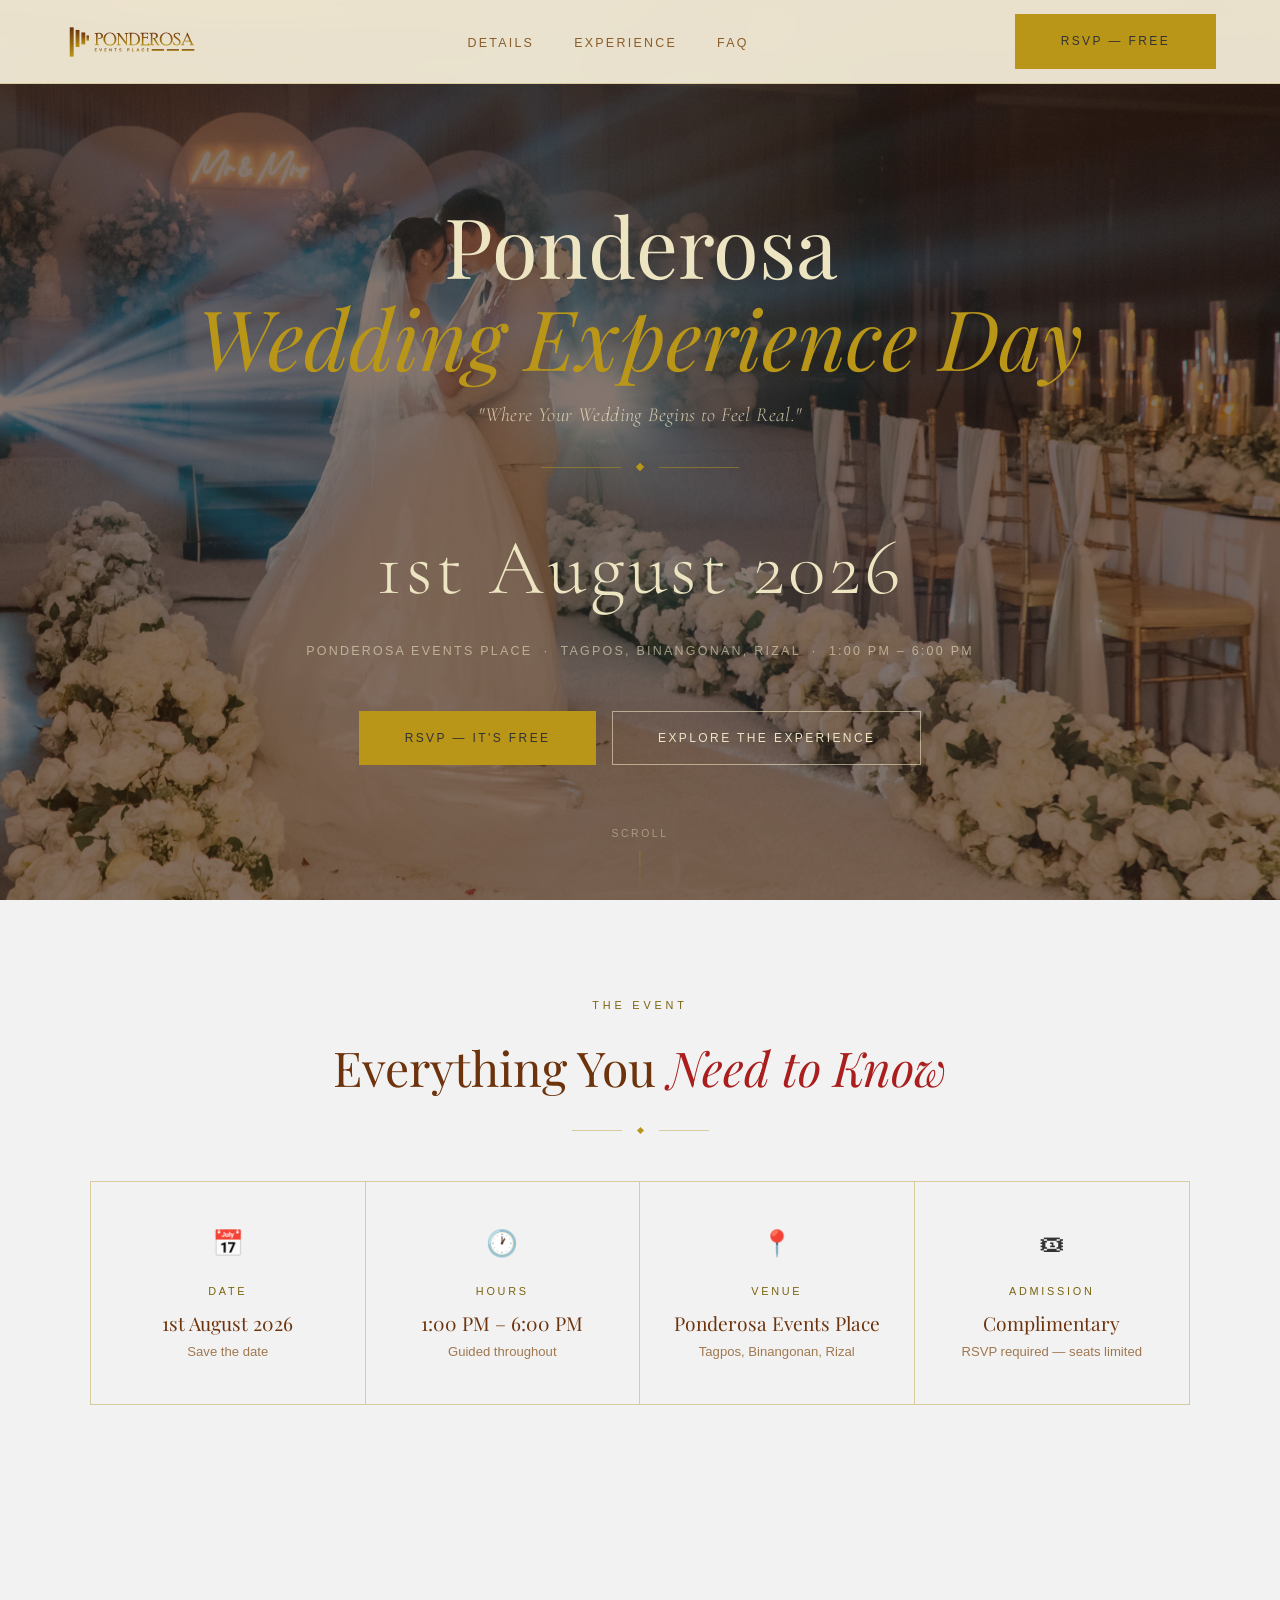
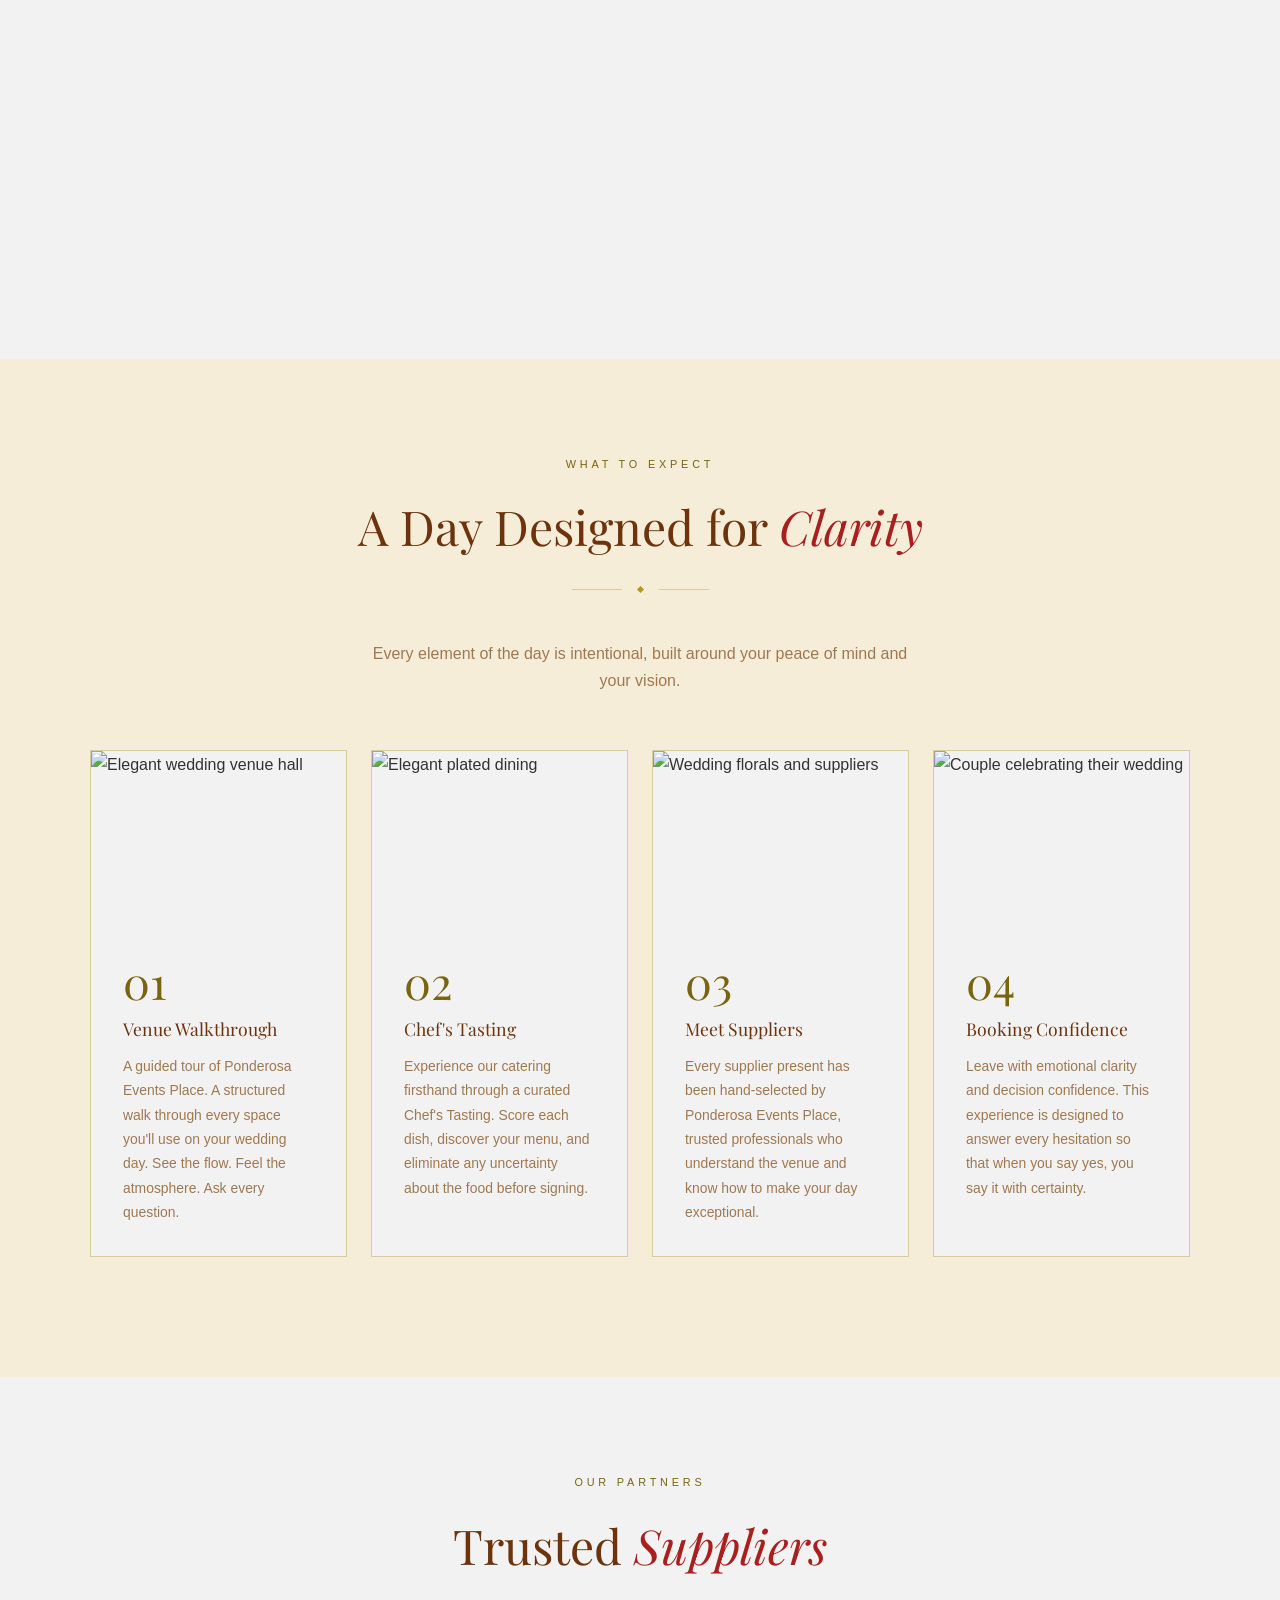
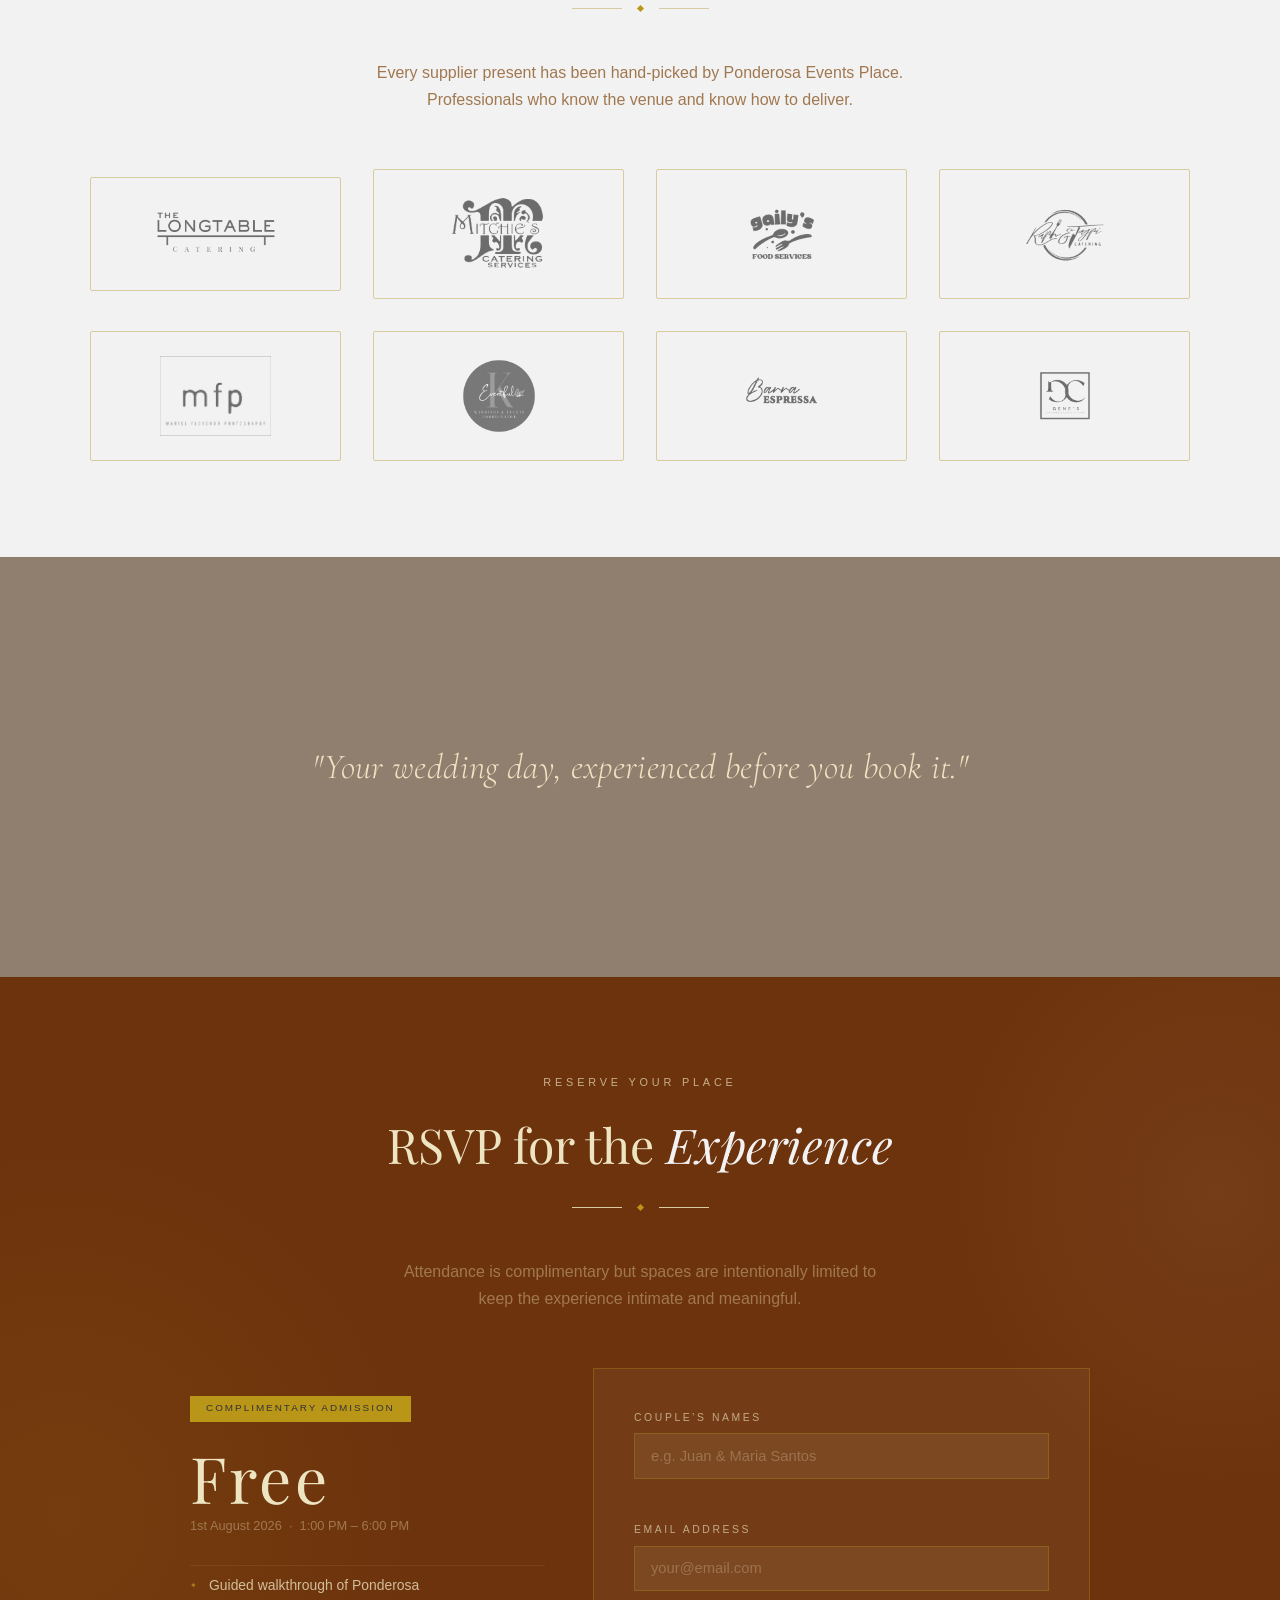
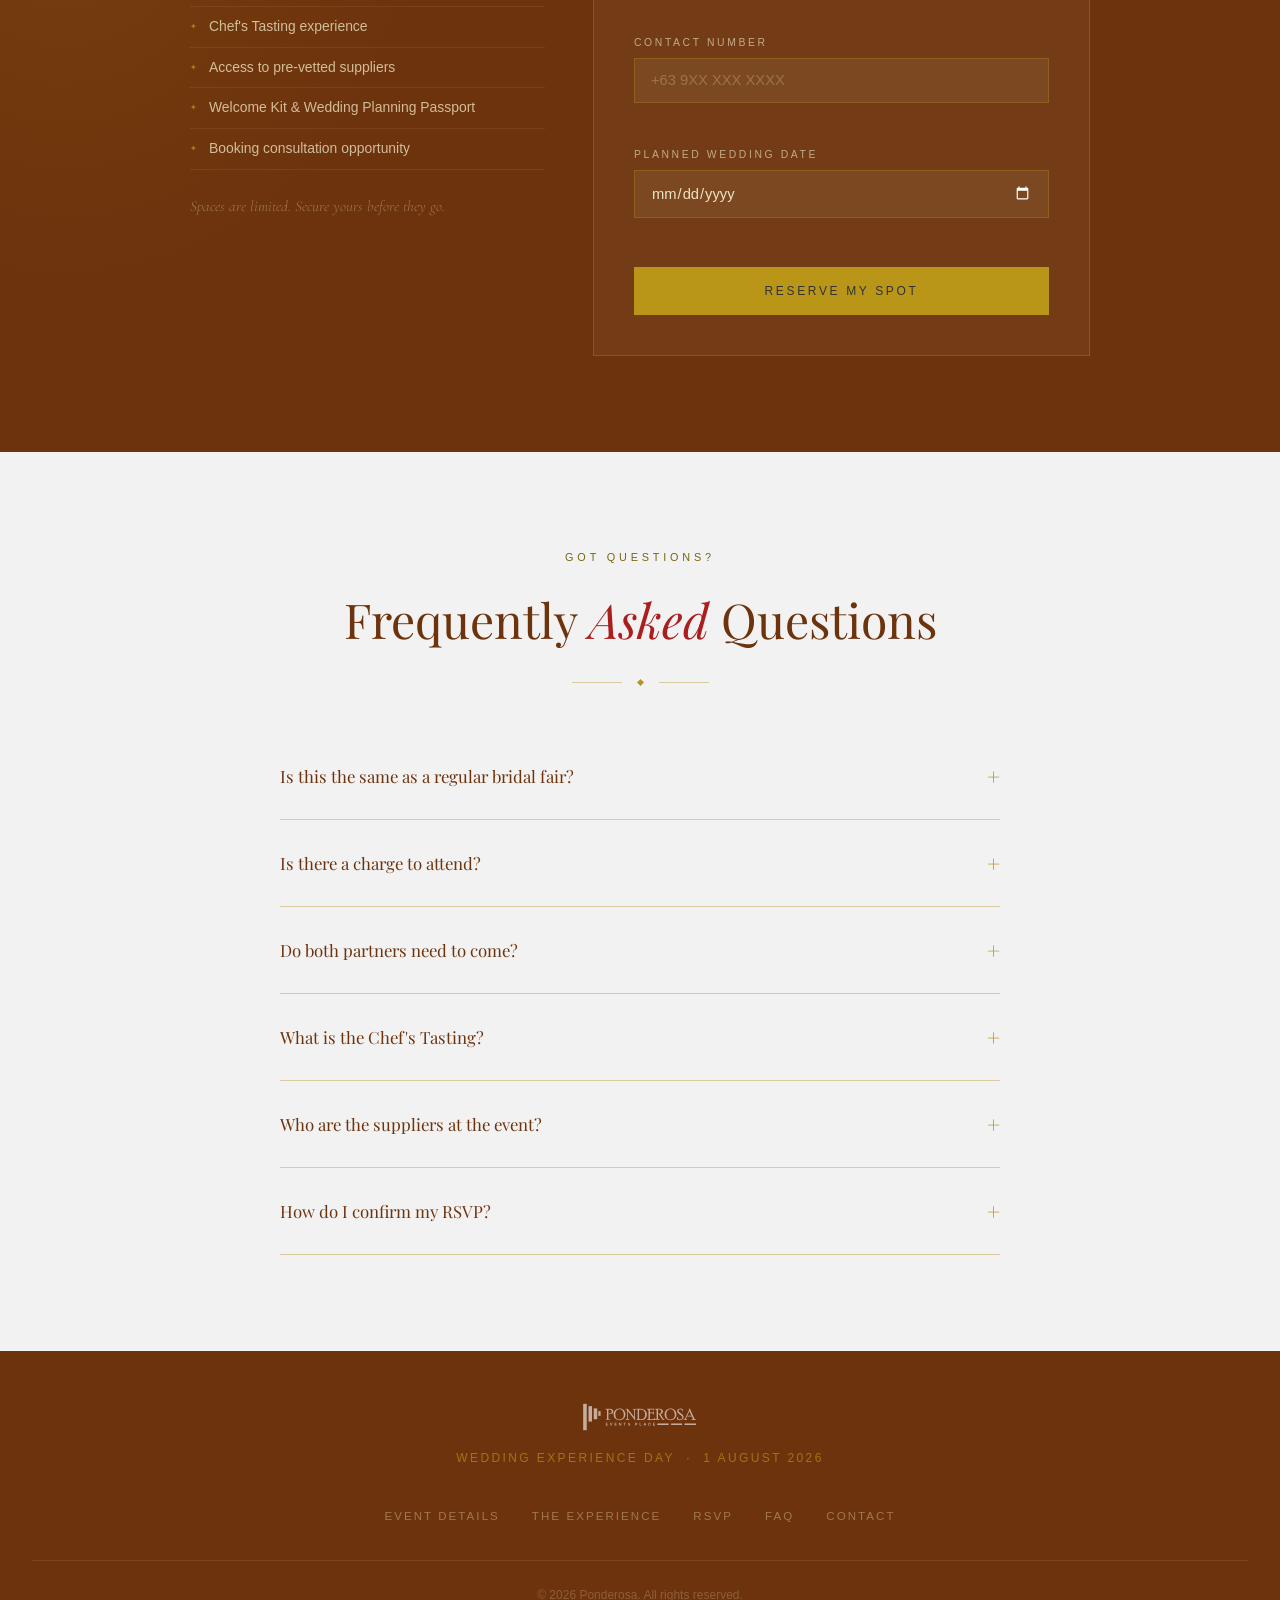
==== commit c8d7725b: "Update index.html" ====
--- a/wedding-expereince-2026/index.html
+++ b/wedding-expereince-2026/index.html
@@ -26,7 +26,7 @@
       <li><a href="#experience">Experience</a></li>
       <li><a href="#faq">FAQ</a></li>
     </ul>
-    <a class="nav-cta" href="#rsvp">RSVP — Free</a>
+    <a class="btn-primary" href="#rsvp">RSVP — Free</a>
   </nav>
 
   <!-- HERO -->
